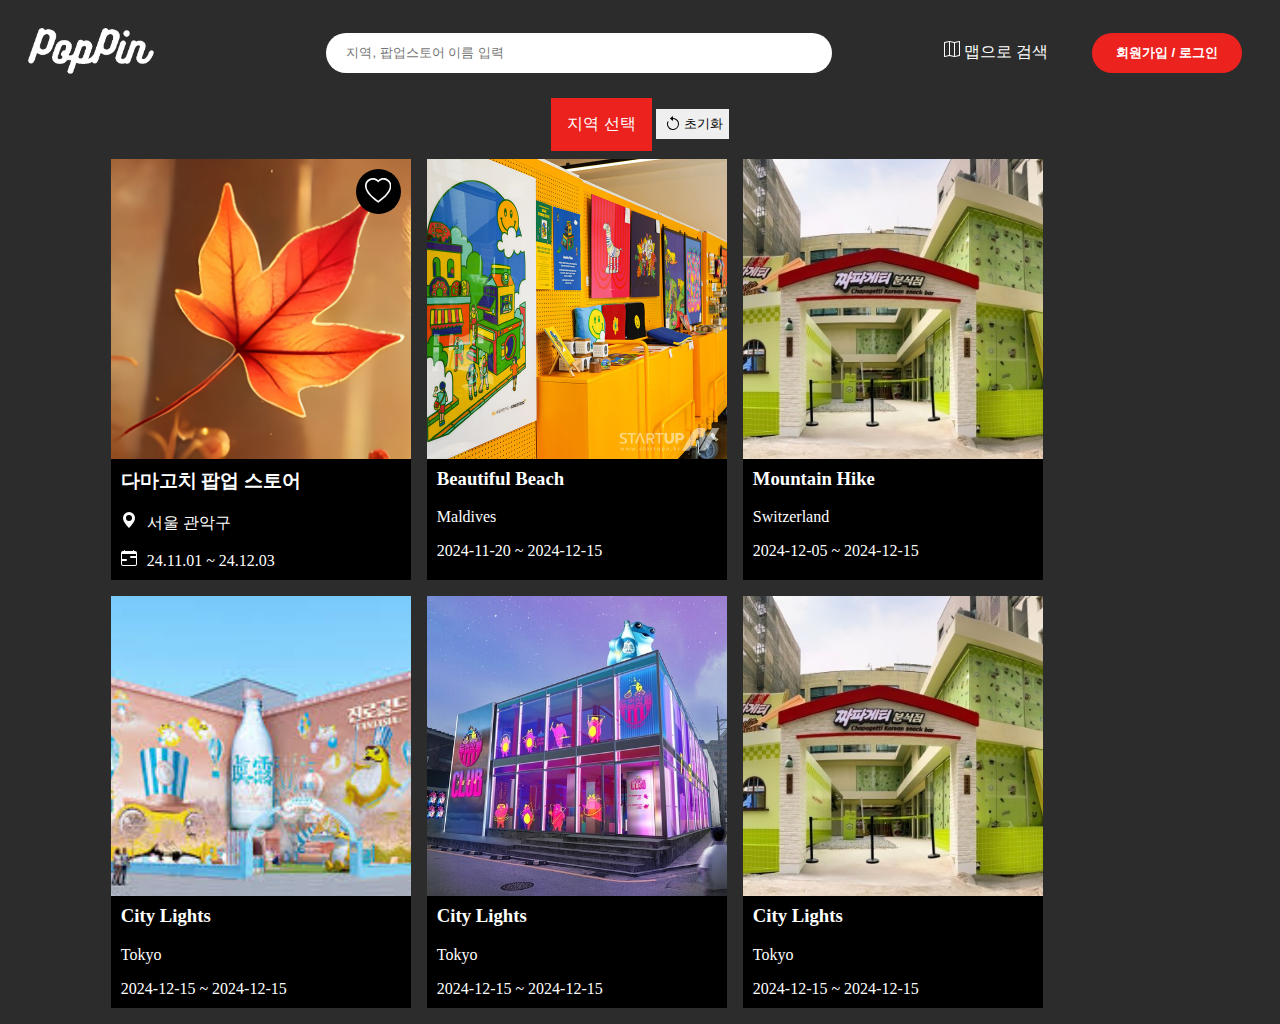
==== PopPin FE/index.html @ 04cfa344 "Initial commit" ====
<!DOCTYPE html>
<html lang="ko">
<head>
    <meta charset="UTF-8">
    <meta name="viewport" content="width=device-width, initial-scale=1.0">
    <title>PopPin</title>
    <link rel="stylesheet" href="styles.css">
</head>
<body>
    <nav>
        <a href="index.html"><img id="logo" src="Img/Logo.png" alt=""></a>
        <input type="search" name="searchBar" id="searchBar" placeholder="지역, 팝업스토어 이름 입력">
        <div>
            <a href="mapView.html" id="mapBtn"><svg xmlns="http://www.w3.org/2000/svg" width="16" height="16" fill="currentColor" class="bi bi-map" viewBox="0 0 16 16">
                <path fill-rule="evenodd" d="M15.817.113A.5.5 0 0 1 16 .5v14a.5.5 0 0 1-.402.49l-5 1a.5.5 0 0 1-.196 0L5.5 15.01l-4.902.98A.5.5 0 0 1 0 15.5v-14a.5.5 0 0 1 .402-.49l5-1a.5.5 0 0 1 .196 0L10.5.99l4.902-.98a.5.5 0 0 1 .415.103M10 1.91l-4-.8v12.98l4 .8zm1 12.98 4-.8V1.11l-4 .8zm-6-.8V1.11l-4 .8v12.98z"/>
            </svg> 맵으로 검색</a>
            <button type="button" id="loginBtn">회원가입 / 로그인</button>
        </div>
    </nav>
    <form>
    <div class="dropdown">
        <button class="dropbtn">지역 선택</button>
        <div class="dropdown-content">
            <button value="all"><strong>전체</strong></button>
            <div class="dropdown-item">
                <button value="seoul" class="seoul">서울특별시</button>
                <div class="dropdown-submenu">
                    <label>강남구<input type="checkbox" value="gangnam" class="checkbox"></label>
                    <label>종로구<input type="checkbox" value="#" class="checkbox"></label>
                    <label>마포구<input type="checkbox" value="#" class="checkbox"></label>
                </div>
            </div>
            <div class="dropdown-item">
                <button value="seoul" class="seoul">경기도</button>
                <div class="dropdown-submenu">
                    <label>강남구<input type="checkbox" value="gangnam" class="checkbox"></label>
                    <label>종로구<input type="checkbox" value="#" class="checkbox"></label>
                    <label>마포구<input type="checkbox" value="#" class="checkbox"></label>
                </div>
            </div>
            <div class="dropdown-item">
                <button value="seoul" class="seoul">인천광역시</button>
                <div class="dropdown-submenu">
                    <label>강남구<input type="checkbox" value="gangnam" class="checkbox"></label>
                    <label>종로구<input type="checkbox" value="#" class="checkbox"></label>
                    <label>마포구<input type="checkbox" value="#" class="checkbox"></label>
                </div>
            </div>
        </div>
    </div>
    <button type="reset" class="resetButton"><svg xmlns="http://www.w3.org/2000/svg" width="16" height="16" fill="currentColor" class="bi bi-arrow-counterclockwise" viewBox="0 0 16 16">
        <path fill-rule="evenodd" d="M8 3a5 5 0 1 1-4.546 2.914.5.5 0 0 0-.908-.417A6 6 0 1 0 8 2z"/>
        <path d="M8 4.466V.534a.25.25 0 0 0-.41-.192L5.23 2.308a.25.25 0 0 0 0 .384l2.36 1.966A.25.25 0 0 0 8 4.466"/>
      </svg>초기화</button>
    </form>
    <div class="cardContainer" onclick="">
        <div class="card">
            <img src="Img/maple-leaf.jpg" alt="" class="cardImg">
            <div class="cardContent">
                <h3 class="cardTitle">다마고치 팝업 스토어</h3>
                <p><svg xmlns="http://www.w3.org/2000/svg" width="16" height="16" fill="currentColor" class="bi bi-geo-alt-fill" viewBox="0 0 16 16">
                    <path d="M8 16s6-5.686 6-10A6 6 0 0 0 2 6c0 4.314 6 10 6 10m0-7a3 3 0 1 1 0-6 3 3 0 0 1 0 6"/>
                  </svg>서울 관악구</p>
                <span><svg xmlns="http://www.w3.org/2000/svg" width="16" height="16" fill="currentColor" class="bi bi-calendar-range" viewBox="0 0 16 16">
                    <path d="M9 7a1 1 0 0 1 1-1h5v2h-5a1 1 0 0 1-1-1M1 9h4a1 1 0 0 1 0 2H1z"/>
                    <path d="M3.5 0a.5.5 0 0 1 .5.5V1h8V.5a.5.5 0 0 1 1 0V1h1a2 2 0 0 1 2 2v11a2 2 0 0 1-2 2H2a2 2 0 0 1-2-2V3a2 2 0 0 1 2-2h1V.5a.5.5 0 0 1 .5-.5M1 4v10a1 1 0 0 0 1 1h12a1 1 0 0 0 1-1V4z"/>
                  </svg>24.11.01 ~ 24.12.03</span>
            </div>
            <button class="likeButton"><svg xmlns="http://www.w3.org/2000/svg" width="16" height="16" fill="currentColor" class="bi bi-heart" viewBox="0 0 16 16">
                <path d="m8 2.748-.717-.737C5.6.281 2.514.878 1.4 3.053c-.523 1.023-.641 2.5.314 4.385.92 1.815 2.834 3.989 6.286 6.357 3.452-2.368 5.365-4.542 6.286-6.357.955-1.886.838-3.362.314-4.385C13.486.878 10.4.28 8.717 2.01zM8 15C-7.333 4.868 3.279-3.04 7.824 1.143q.09.083.176.171a3 3 0 0 1 .176-.17C12.72-3.042 23.333 4.867 8 15"/>
              </svg></button>
        </div>
    </div>
    <script src="main.js"></script>
</body>
</html>
---- PopPin FE/styles.css ----
body {
    color: white;
    background-color: #2c2c2c;
}

#logo {
    width: 100%;
    padding: 20px;
}

a {
    width: 10%;
    color: white;
    text-decoration: none;
}

nav {
    display: flex;             /* establish flex container */
    align-items: center;       /* center ul container vertically */
    justify-content: space-between;   /* center ul container horizontally (optional) */
}

#searchBar {
    transform: translate(50px);
    width: 40%;
    height: 30px;
    border-radius: 20px;
    border: none;
    padding: 20px;
}

#loginBtn {
    background-color: #EC221F;
    font-weight: bold;
    color: white;
    margin: 0 30px 0 20px;
    width: 150px;
    height: 40px;
    border: none;
    border-radius: 20px;
}

#mapBtn {
    margin: 0 20px 0 20px;
}

.card {
    width: 300px;
    margin: 8px;
    background-color: black;
    position: relative;
}

.cardImg {
    width: 100%;
    height: 300px;
    object-fit: cover;
}

.cardContent {
    color: white;
    text-align: left;
    padding: 0 10px 10px 10px;
}

.cardContainer {
    width: 85%;
    display: flex;
    flex-wrap: wrap;
    justify-self: center;
}

.container {
    color: white;
    display: flex;
    flex-wrap: wrap; /* Wrap items */
    width: 70%; /* Set container width */
    justify-self: center;
}

.detailImg {
    width: 50%;
    aspect-ratio: 1 / 1;
    overflow: hidden;
}

.imgClass {
    width: 100%; /* Make the image fill the container */
    height: 100%; /* Make the image fill the container */
    object-fit: cover;
    
}

.detailText {
    width: 50%;
    aspect-ratio: 1 / 1;
    overflow: hidden;
    border: 1px solid white; /* Regular border */
    padding: 1px; /* Add padding inside to create space for the border */
    box-sizing: border-box;
}

.mapContainer {
    margin-top: 50px;
    margin-bottom: 0px;
    width: 70%;
    height: 500px;
    justify-self: center;
}

.mapLocation {
    width: 100%;
    height: 80%;
    background-color: wheat;
    justify-self: center;
}

.cardListContainer {
    width: 70%;
    display: flex;
    flex-wrap: wrap;
    justify-self: center;
    row-gap: 20px;
}

.cardListItem {
    position: relative;
    width: 50%;
    display: flex;
}

.cardListImg {
    width: 30%;
    height: 100%;
    object-fit: cover;
}

svg {
    padding-right: 10px;
}

h3 {
    margin-top: 5px;
}

.likeButton {
    background-color: black;
    width: 15%;
    aspect-ratio: 1 / 1;
    position: absolute;
    top: 10px;
    right: 10px;
    border: none;
    display: flex; /* Enable flexbox */
    justify-content: center; /* Center horizontally */
    align-items: center;
    border-radius: 50%;
}

.listButton {
    top: auto;
    bottom: 10px;
    width: 10%;
    right: 10px;
    background-color: transparent;
}

.bi-heart {
    color: white;
    width: 80%;
    height: auto;
    padding: 0;
}

.bi-map {
    padding: 0;
}

.dropbtn {
    background-color: #EC221F;
    color: white;
    padding: 16px;
    font-size: 16px;
    border: none;
    cursor: pointer;
    vertical-align: middle;
}
  
.dropdown {
    max-width: fit-content;
    margin-inline: auto;
    display: inline-block;
}

.dropdown-content > button{
    width: auto;
    display: flex;
    flex-direction: column;
    border: none;
    border-bottom: solid 1px;
    background-color: transparent;
    height: 40px;
    width: 100%;
    font-size: large;
    justify-content: center;
}
  
.dropdown-content {
    display: none;
    position: absolute;
    background-color: #f9f9f9;
    min-width: 160px;
    box-shadow: 0px 8px 16px 0px rgba(0,0,0,0.2);
    z-index: 1;
}
  
  
.dropdown-content button:hover {
    background-color: #2c2c2c;
    color: white;
}

/* .dropdown-content label:hover {
    background-color: #2c2c2c;
    color: white;
} */

.dropdown-content label:hover {
    background-color: #2c2c2c;
    color: white;
}
  
.dropdown:hover .dropdown-content {
    display: block;
}

.dropdown-item{
    position: relative;
}

.dropdown-item button, label{
    color: black;
    width: auto;
    display: flex;
    flex-direction: column;
    border: none;
    border-bottom: solid 1px;
    background-color: transparent;
    height: 40px;
    width: 100%;
    font-size: large;
    justify-content: center;
}

.dropdown-submenu button {
    color: black;
    display: inline-block;
    text-align: left;
}

.checkbox {
    position: absolute;
    right: 5px;
}

.dropdown-submenu {
    display: none;
    position: absolute;
    top: 0;
    left: 100%; /* Position to the right of the parent */
    background-color: #f1f1f1;
    min-width: 160px;
    z-index: 1;
    text-align: left;
}

.dropdown-item:hover .dropdown-submenu {
    display: block;
}

form {
    text-align: center;
}

.resetButton {
    height: 30px;
    border: none;
    cursor: pointer;
}

.bi-arrow-counterclockwise {
    padding: 3px;
    vertical-align: middle;
}

.resetButton:active {
    background-color: darkgray
}
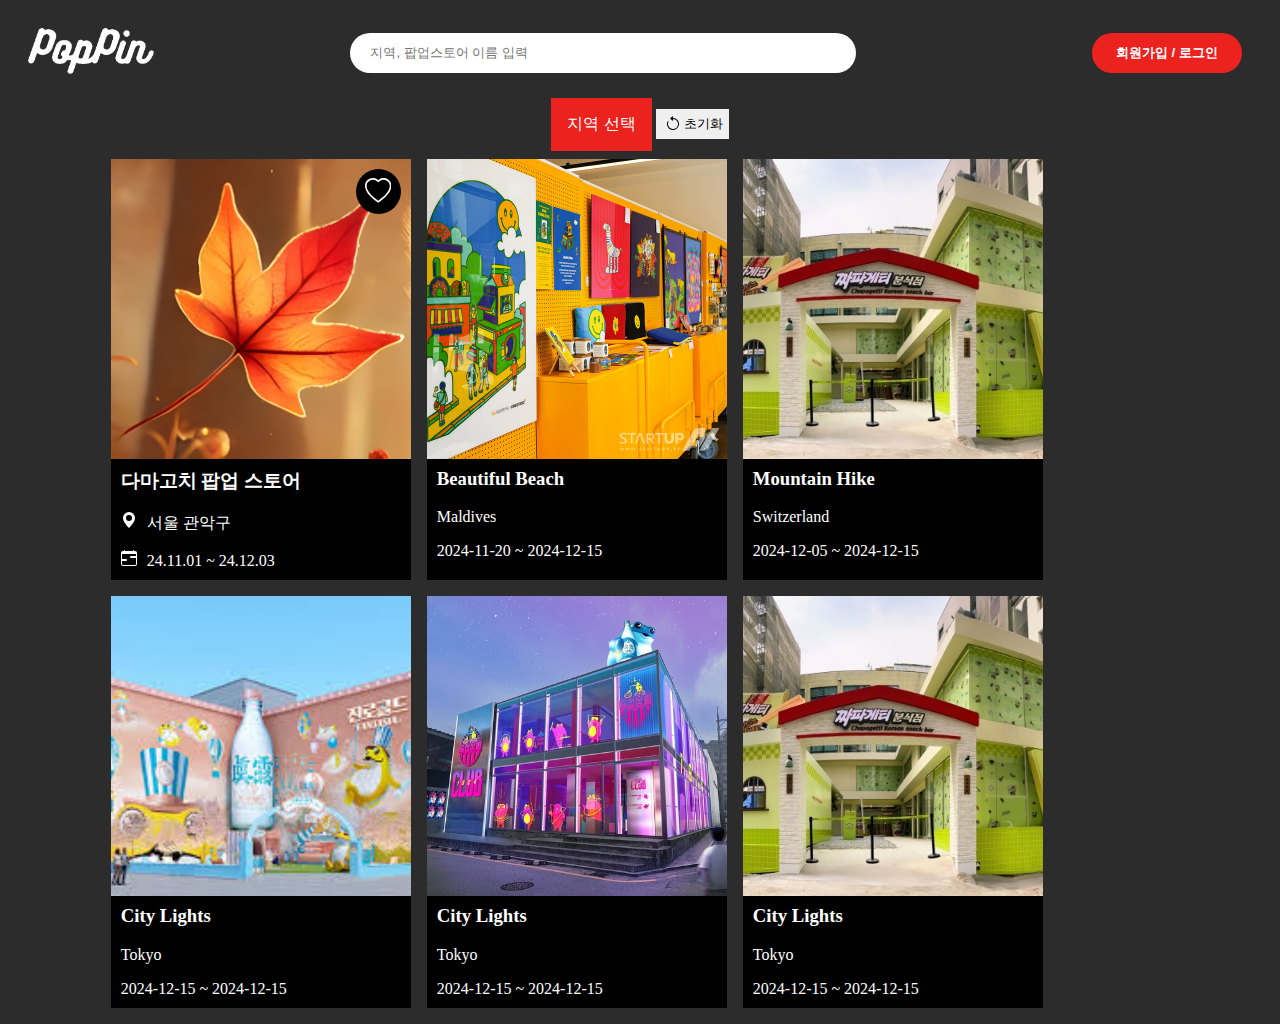
==== commit ee7354bd: "added registerPage" ====
--- a/PopPin FE/index.html
+++ b/PopPin FE/index.html
@@ -10,12 +10,7 @@
     <nav>
         <a href="index.html"><img id="logo" src="Img/Logo.png" alt=""></a>
         <input type="search" name="searchBar" id="searchBar" placeholder="지역, 팝업스토어 이름 입력">
-        <div>
-            <a href="mapView.html" id="mapBtn"><svg xmlns="http://www.w3.org/2000/svg" width="16" height="16" fill="currentColor" class="bi bi-map" viewBox="0 0 16 16">
-                <path fill-rule="evenodd" d="M15.817.113A.5.5 0 0 1 16 .5v14a.5.5 0 0 1-.402.49l-5 1a.5.5 0 0 1-.196 0L5.5 15.01l-4.902.98A.5.5 0 0 1 0 15.5v-14a.5.5 0 0 1 .402-.49l5-1a.5.5 0 0 1 .196 0L10.5.99l4.902-.98a.5.5 0 0 1 .415.103M10 1.91l-4-.8v12.98l4 .8zm1 12.98 4-.8V1.11l-4 .8zm-6-.8V1.11l-4 .8v12.98z"/>
-            </svg> 맵으로 검색</a>
-            <button type="button" id="loginBtn">회원가입 / 로그인</button>
-        </div>
+        <button type="button" class="loginBtn" id="loginBtn">회원가입 / 로그인</button>
     </nav>
     <form>
     <div class="dropdown">
--- a/PopPin FE/styles.css
+++ b/PopPin FE/styles.css
@@ -21,7 +21,6 @@
 }
 
 #searchBar {
-    transform: translate(50px);
     width: 40%;
     height: 30px;
     border-radius: 20px;
@@ -29,11 +28,10 @@
     padding: 20px;
 }
 
-#loginBtn {
+.loginBtn {
     background-color: #EC221F;
     font-weight: bold;
     color: white;
-    margin: 0 30px 0 20px;
     width: 150px;
     height: 40px;
     border: none;
@@ -296,3 +294,47 @@
 .resetButton:active {
     background-color: darkgray
 }
+
+.loginForm {
+    padding: 40px;
+    border: solid 2px #EC221F;
+    margin-inline: auto;
+    width: 30%;
+}
+
+.loginForm label {
+    padding: 0;
+    display: flex;
+    justify-self: center;
+    width: 80%;
+    color: white;
+    text-align: left;
+    border: none;
+    /* background-color: #EC221F; */
+    font-size: medium;
+    font-weight: bold;
+}
+
+.loginForm input {
+    width: 80%;
+    height: 30px;
+    display: flex;
+    justify-self: center;
+    padding: 0;
+    margin-bottom: 15px;
+}
+
+#registerBtn {
+    margin-top: 50px;
+    width: 80%;
+    font-size: large;
+    height: 45px;
+}
+
+#loginBtn {
+    margin: 0 30px 0 20px;
+}
+
+#registerTitle {
+    margin-top: 0;
+}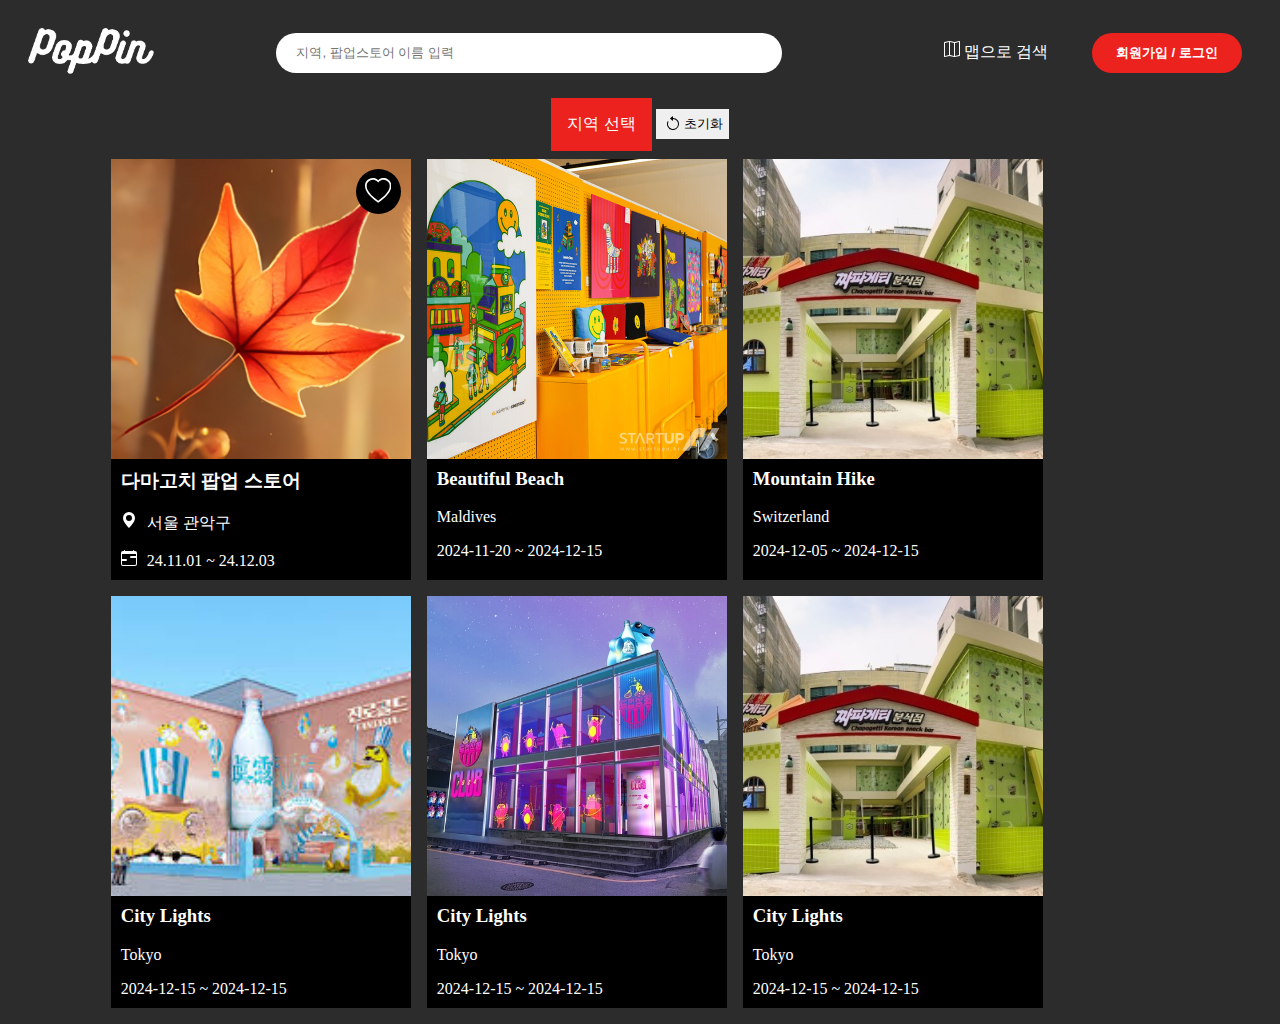
==== commit e35569c2: "added loginPage" ====
--- a/PopPin FE/index.html
+++ b/PopPin FE/index.html
@@ -10,7 +10,12 @@
     <nav>
         <a href="index.html"><img id="logo" src="Img/Logo.png" alt=""></a>
         <input type="search" name="searchBar" id="searchBar" placeholder="지역, 팝업스토어 이름 입력">
-        <button type="button" class="loginBtn" id="loginBtn">회원가입 / 로그인</button>
+        <div>
+            <a href="mapView.html" id="mapBtn"><svg xmlns="http://www.w3.org/2000/svg" width="16" height="16" fill="currentColor" class="bi bi-map" viewBox="0 0 16 16">
+                <path fill-rule="evenodd" d="M15.817.113A.5.5 0 0 1 16 .5v14a.5.5 0 0 1-.402.49l-5 1a.5.5 0 0 1-.196 0L5.5 15.01l-4.902.98A.5.5 0 0 1 0 15.5v-14a.5.5 0 0 1 .402-.49l5-1a.5.5 0 0 1 .196 0L10.5.99l4.902-.98a.5.5 0 0 1 .415.103M10 1.91l-4-.8v12.98l4 .8zm1 12.98 4-.8V1.11l-4 .8zm-6-.8V1.11l-4 .8v12.98z"/>
+            </svg> 맵으로 검색</a>
+            <button type="button" class="loginBtn" id="loginBtn">회원가입 / 로그인</button>
+        </div>
     </nav>
     <form>
     <div class="dropdown">
--- a/PopPin FE/styles.css
+++ b/PopPin FE/styles.css
@@ -29,6 +29,7 @@
 }
 
 .loginBtn {
+    cursor: pointer;
     background-color: #EC221F;
     font-weight: bold;
     color: white;
@@ -321,11 +322,11 @@
     display: flex;
     justify-self: center;
     padding: 0;
-    margin-bottom: 15px;
+    margin-bottom: 10px;
 }
 
 #registerBtn {
-    margin-top: 50px;
+    margin-top: 20px;
     width: 80%;
     font-size: large;
     height: 45px;
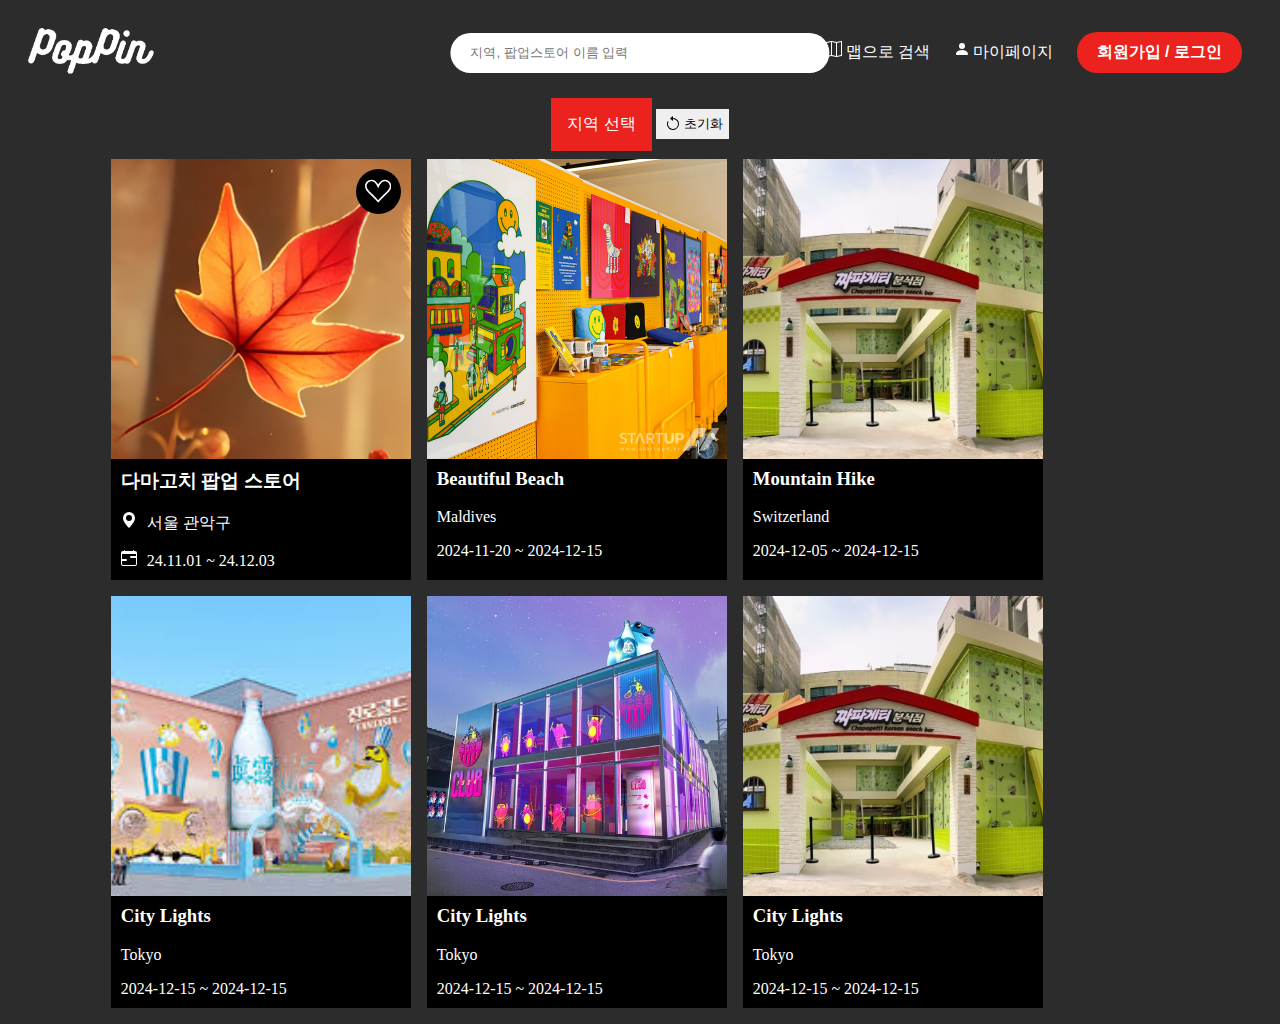
==== commit 40236ff8: "added myPage" ====
--- a/PopPin FE/index.html
+++ b/PopPin FE/index.html
@@ -9,11 +9,14 @@
 <body>
     <nav>
         <a href="index.html"><img id="logo" src="Img/Logo.png" alt=""></a>
-        <input type="search" name="searchBar" id="searchBar" placeholder="지역, 팝업스토어 이름 입력">
+        <input type="search" name="searchBar" class="searchBar" placeholder="지역, 팝업스토어 이름 입력">
         <div>
             <a href="mapView.html" id="mapBtn"><svg xmlns="http://www.w3.org/2000/svg" width="16" height="16" fill="currentColor" class="bi bi-map" viewBox="0 0 16 16">
                 <path fill-rule="evenodd" d="M15.817.113A.5.5 0 0 1 16 .5v14a.5.5 0 0 1-.402.49l-5 1a.5.5 0 0 1-.196 0L5.5 15.01l-4.902.98A.5.5 0 0 1 0 15.5v-14a.5.5 0 0 1 .402-.49l5-1a.5.5 0 0 1 .196 0L10.5.99l4.902-.98a.5.5 0 0 1 .415.103M10 1.91l-4-.8v12.98l4 .8zm1 12.98 4-.8V1.11l-4 .8zm-6-.8V1.11l-4 .8v12.98z"/>
             </svg> 맵으로 검색</a>
+            <a href="myPage.html"><svg xmlns="http://www.w3.org/2000/svg" width="16" height="16" fill="currentColor" class="bi bi-person-fill" viewBox="0 0 16 16">
+                <path d="M3 14s-1 0-1-1 1-4 6-4 6 3 6 4-1 1-1 1zm5-6a3 3 0 1 0 0-6 3 3 0 0 0 0 6"/>
+              </svg>마이페이지</a>
             <button type="button" class="loginBtn" id="loginBtn">회원가입 / 로그인</button>
         </div>
     </nav>
@@ -66,8 +69,8 @@
                     <path d="M3.5 0a.5.5 0 0 1 .5.5V1h8V.5a.5.5 0 0 1 1 0V1h1a2 2 0 0 1 2 2v11a2 2 0 0 1-2 2H2a2 2 0 0 1-2-2V3a2 2 0 0 1 2-2h1V.5a.5.5 0 0 1 .5-.5M1 4v10a1 1 0 0 0 1 1h12a1 1 0 0 0 1-1V4z"/>
                   </svg>24.11.01 ~ 24.12.03</span>
             </div>
-            <button class="likeButton"><svg xmlns="http://www.w3.org/2000/svg" width="16" height="16" fill="currentColor" class="bi bi-heart" viewBox="0 0 16 16">
-                <path d="m8 2.748-.717-.737C5.6.281 2.514.878 1.4 3.053c-.523 1.023-.641 2.5.314 4.385.92 1.815 2.834 3.989 6.286 6.357 3.452-2.368 5.365-4.542 6.286-6.357.955-1.886.838-3.362.314-4.385C13.486.878 10.4.28 8.717 2.01zM8 15C-7.333 4.868 3.279-3.04 7.824 1.143q.09.083.176.171a3 3 0 0 1 .176-.17C12.72-3.042 23.333 4.867 8 15"/>
+            <button class="likeButton"><svg xmlns="http://www.w3.org/2000/svg" width="16" height="16" fill="currentColor" class="bi bi-suit-heart" viewBox="0 0 16 16">
+                <path d="m8 6.236-.894-1.789c-.222-.443-.607-1.08-1.152-1.595C5.418 2.345 4.776 2 4 2 2.324 2 1 3.326 1 4.92c0 1.211.554 2.066 1.868 3.37.337.334.721.695 1.146 1.093C5.122 10.423 6.5 11.717 8 13.447c1.5-1.73 2.878-3.024 3.986-4.064.425-.398.81-.76 1.146-1.093C14.446 6.986 15 6.131 15 4.92 15 3.326 13.676 2 12 2c-.777 0-1.418.345-1.954.852-.545.515-.93 1.152-1.152 1.595zm.392 8.292a.513.513 0 0 1-.784 0c-1.601-1.902-3.05-3.262-4.243-4.381C1.3 8.208 0 6.989 0 4.92 0 2.755 1.79 1 4 1c1.6 0 2.719 1.05 3.404 2.008.26.365.458.716.596.992a7.6 7.6 0 0 1 .596-.992C9.281 2.049 10.4 1 12 1c2.21 0 4 1.755 4 3.92 0 2.069-1.3 3.288-3.365 5.227-1.193 1.12-2.642 2.48-4.243 4.38z"/>
               </svg></button>
         </div>
     </div>
--- a/PopPin FE/styles.css
+++ b/PopPin FE/styles.css
@@ -15,13 +15,18 @@
 }
 
 nav {
+    position: relative;
     display: flex;             /* establish flex container */
     align-items: center;       /* center ul container vertically */
     justify-content: space-between;   /* center ul container horizontally (optional) */
 }
 
-#searchBar {
-    width: 40%;
+.searchBar {
+    position: absolute;
+    top: 50%;
+    left: 50%;
+    transform: translate(-50%, -50%);
+    width: 30%;
     height: 30px;
     border-radius: 20px;
     border: none;
@@ -32,11 +37,12 @@
     cursor: pointer;
     background-color: #EC221F;
     font-weight: bold;
-    color: white;
-    width: 150px;
-    height: 40px;
+    font-size: 16px;
+    color: white;
+    width: auto;
     border: none;
     border-radius: 20px;
+    padding: 10px 20px 10px 20px;
 }
 
 #mapBtn {
@@ -173,6 +179,10 @@
 
 .bi-map {
     padding: 0;
+}
+
+.bi-person-fill {
+    padding-right: 3px;
 }
 
 .dropbtn {
@@ -338,4 +348,66 @@
 
 #registerTitle {
     margin-top: 0;
+}
+
+.myInfoContainer {
+    margin: 40px;
+    display: flex;
+    flex-direction: row;
+    justify-content: center;
+    padding-bottom: 50px;
+    border-bottom: solid 4px;
+}
+
+.myInfoText {
+    padding: 30px 0 0 40px;
+}
+
+#proImg {
+    aspect-ratio: 1 /1;
+    width: 300px;
+    object-fit: cover;
+}
+
+#userName {
+    margin: 0;
+}
+
+#editBtn {
+    margin-top: 50px;
+}
+
+.listBtn {
+    display: flex;
+    justify-content: center;
+    column-gap: 50px;
+}
+
+.myPageFilterBtn {
+    cursor: pointer;
+    background-color: transparent;
+    color: white;
+    border: none;
+    font-size: 30px;
+}
+
+#middleLine {
+    background-color: white;
+    height: 50px;
+    width: 2px;
+}
+
+#myPageSearchBar {
+    position: relative;
+    align-self: center;
+    margin: auto;
+    margin-top: 50px;
+    /* margin: 50px; */
+}
+
+.bi-suit-heart-fill, .bi-suit-heart{
+    color: white;
+    width: 80%;
+    height: auto;
+    padding: 0;
 }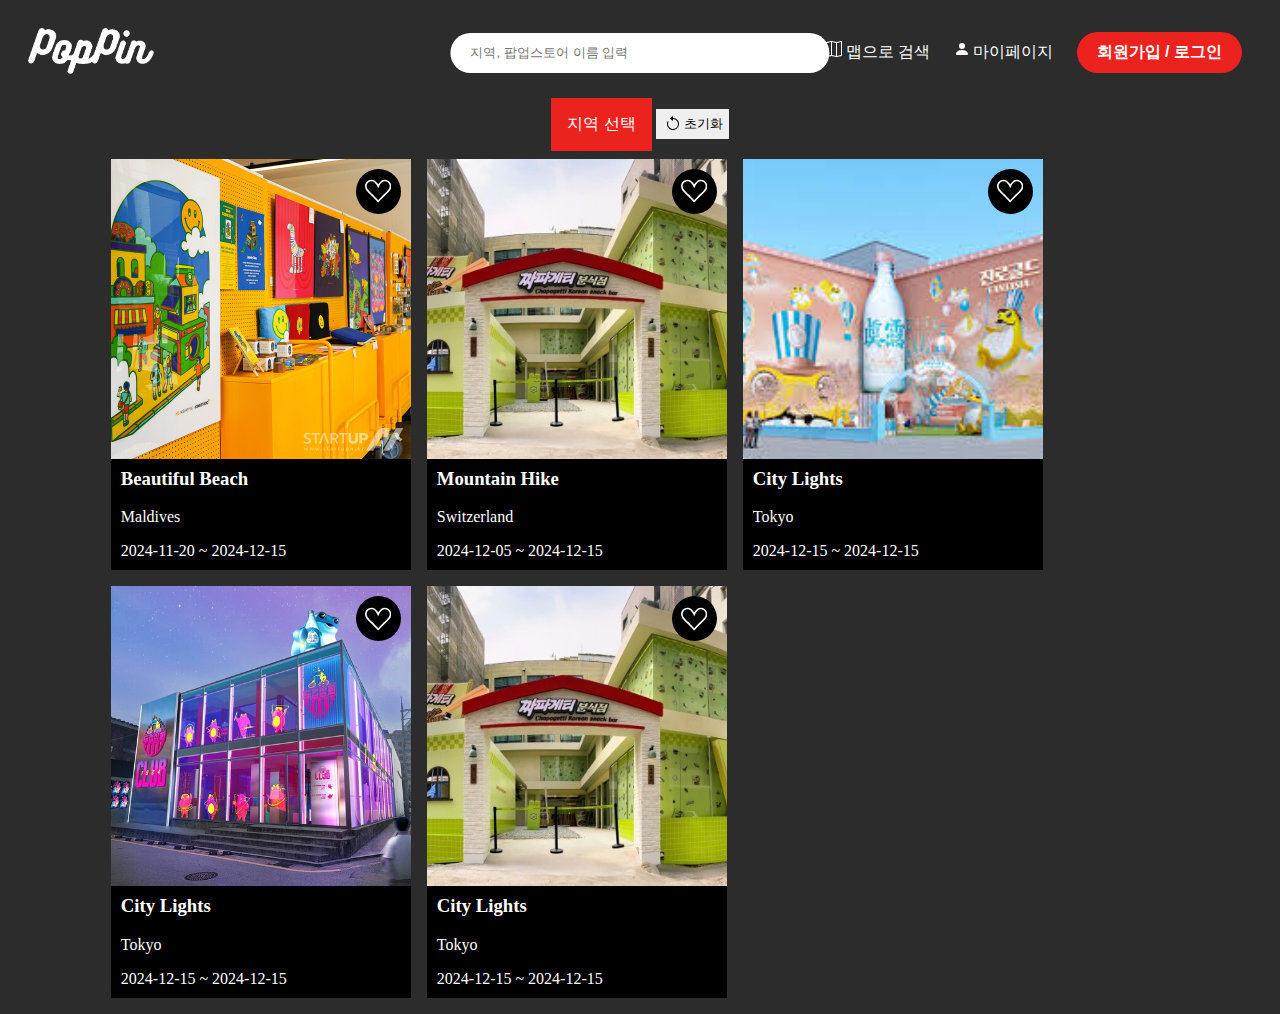
==== commit 7d3cb47c: "minor fixing" ====
--- a/PopPin FE/index.html
+++ b/PopPin FE/index.html
@@ -57,7 +57,7 @@
       </svg>초기화</button>
     </form>
     <div class="cardContainer" onclick="">
-        <div class="card">
+        <!-- <div class="card">
             <img src="Img/maple-leaf.jpg" alt="" class="cardImg">
             <div class="cardContent">
                 <h3 class="cardTitle">다마고치 팝업 스토어</h3>
@@ -72,7 +72,7 @@
             <button class="likeButton"><svg xmlns="http://www.w3.org/2000/svg" width="16" height="16" fill="currentColor" class="bi bi-suit-heart" viewBox="0 0 16 16">
                 <path d="m8 6.236-.894-1.789c-.222-.443-.607-1.08-1.152-1.595C5.418 2.345 4.776 2 4 2 2.324 2 1 3.326 1 4.92c0 1.211.554 2.066 1.868 3.37.337.334.721.695 1.146 1.093C5.122 10.423 6.5 11.717 8 13.447c1.5-1.73 2.878-3.024 3.986-4.064.425-.398.81-.76 1.146-1.093C14.446 6.986 15 6.131 15 4.92 15 3.326 13.676 2 12 2c-.777 0-1.418.345-1.954.852-.545.515-.93 1.152-1.152 1.595zm.392 8.292a.513.513 0 0 1-.784 0c-1.601-1.902-3.05-3.262-4.243-4.381C1.3 8.208 0 6.989 0 4.92 0 2.755 1.79 1 4 1c1.6 0 2.719 1.05 3.404 2.008.26.365.458.716.596.992a7.6 7.6 0 0 1 .596-.992C9.281 2.049 10.4 1 12 1c2.21 0 4 1.755 4 3.92 0 2.069-1.3 3.288-3.365 5.227-1.193 1.12-2.642 2.48-4.243 4.38z"/>
               </svg></button>
-        </div>
+        </div> -->
     </div>
     <script src="main.js"></script>
 </body>
--- a/PopPin FE/styles.css
+++ b/PopPin FE/styles.css
@@ -41,7 +41,7 @@
     color: white;
     width: auto;
     border: none;
-    border-radius: 20px;
+    border-radius: 50px;
     padding: 10px 20px 10px 20px;
 }
 
@@ -307,6 +307,7 @@
 }
 
 .loginForm {
+    position: relative;
     padding: 40px;
     border: solid 2px #EC221F;
     margin-inline: auto;
@@ -375,9 +376,12 @@
 
 #editBtn {
     margin-top: 50px;
+    background-color: transparent;
+    border: solid white 2px;
 }
 
 .listBtn {
+    padding-left: 230px;
     display: flex;
     justify-content: center;
     column-gap: 50px;
@@ -410,4 +414,40 @@
     width: 80%;
     height: auto;
     padding: 0;
+}
+
+table {
+    background-color: white;
+    color: black;
+    border: #2c2c2c;
+    border-collapse: collapse; /* Ensures a single border */
+    border-width: 5px;
+    width: 50%; /* Optional, for full-width table */
+    min-width: 500px;
+    margin: auto;
+    margin-top: 50px;
+}
+
+th, td {
+    border: 5px solid #2c2c2c; /* Single line border for cells */
+    padding: 8px;
+    /* text-align: left; Optional, for text alignment */
+}
+
+th {
+    background-color: #EC221F;
+    color: white;
+}
+
+#storeRegButton {
+    width: 220px;
+    margin: 0;
+}
+
+#backButton {
+    position: absolute;
+    width: 100%;
+    left: 20px;
+    top: 20px;
+    text-align: left;
 }